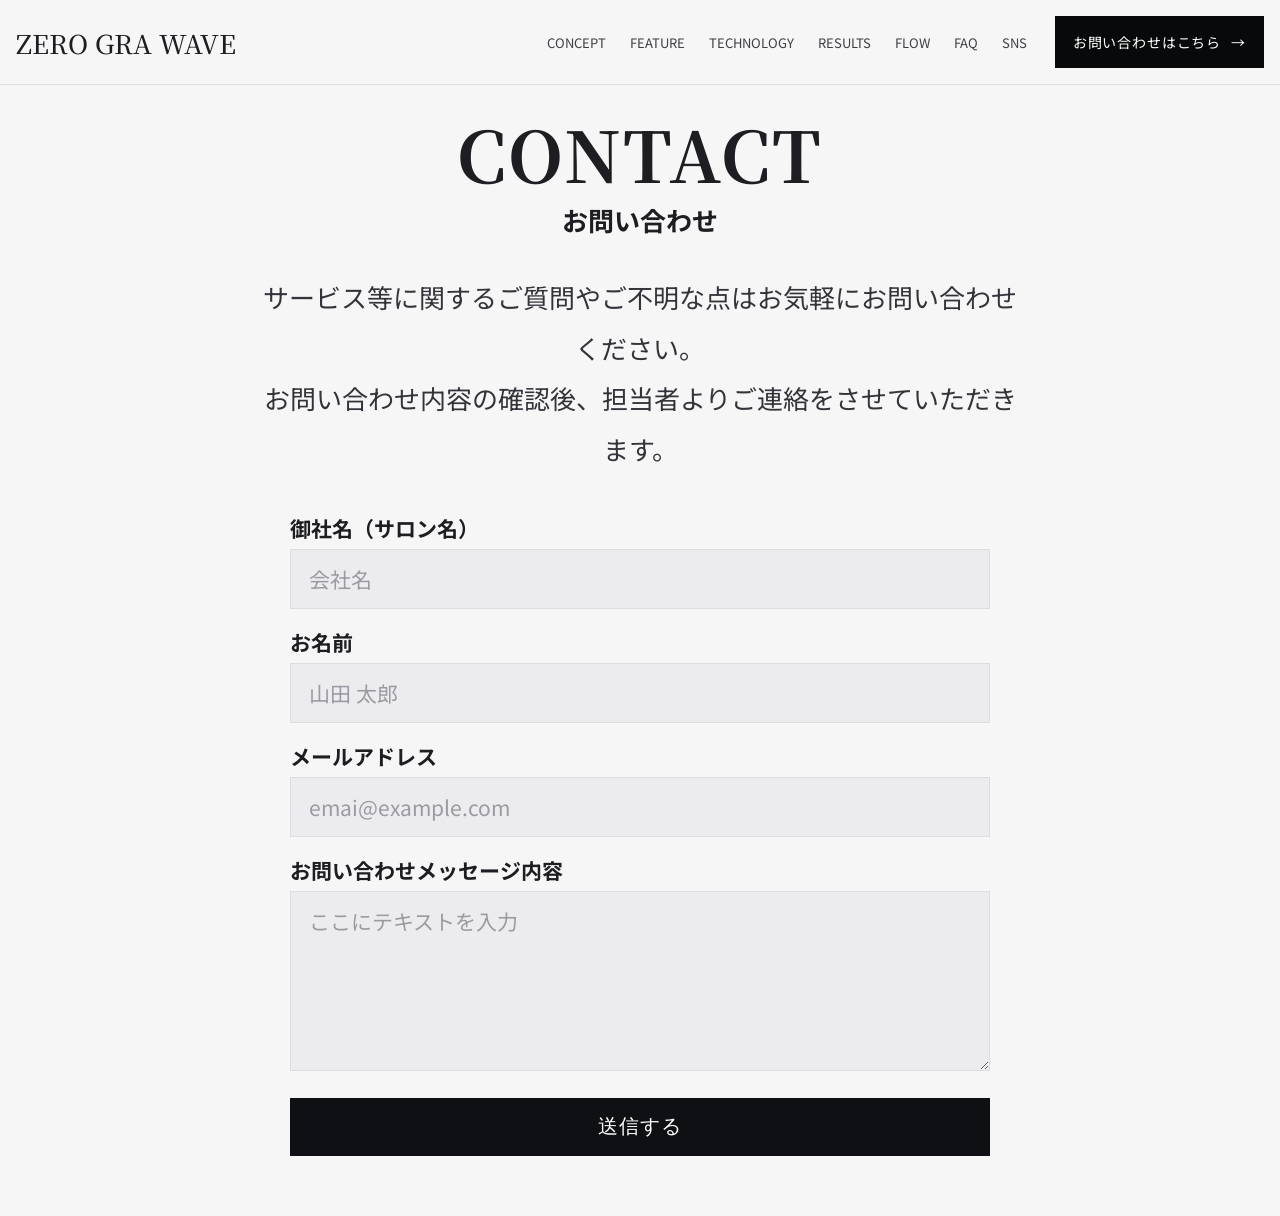
==== zerogra_hp_codex/contact.html @ a9824532 "Add files via upload" ====
<!doctype html>
<html lang="ja">
<head>
  <meta charset="UTF-8" />
  <meta name="viewport" content="width=device-width, initial-scale=1.0" />
  <title>CONTACT | ZERO GRA WAVE</title>
  <link rel="preconnect" href="https://fonts.googleapis.com">
  <link rel="preconnect" href="https://fonts.gstatic.com" crossorigin>
  <link href="https://fonts.googleapis.com/css2?family=Noto+Serif+JP:wght@400;500;700&family=Noto+Sans+JP:wght@400;500;700&display=swap" rel="stylesheet">
  <link rel="stylesheet" href="./contact.css" />
</head>
<body>
  <header class="site-header">
    <div class="container header-inner">
      <a class="logo" href="./index.html">ZERO GRA WAVE</a>
      <nav class="gnav" aria-label="グローバルナビゲーション">
        <a href="./index.html#concept">CONCEPT</a>
        <a href="./index.html#feature">FEATURE</a>
        <a href="./index.html#technology">TECHNOLOGY</a>
        <a href="./index.html#results">RESULTS</a>
        <a href="./index.html#flow">FLOW</a>
        <a href="./index.html#faq">FAQ</a>
        <a href="./index.html#sns">SNS</a>
      </nav>
      <div class="mobile-quick-links" aria-label="モバイルクイックリンク">
        <a href="./index.html#faq">FAQ</a>
        <a href="./index.html#sns">SNS</a>
      </div>
      <a class="btn btn-sm" href="./contact.html">お問い合わせはこちら</a>
      <button class="menu-btn" aria-label="メニューを開く">☰</button>
    </div>
  </header>

  <main class="contact-page">
    <section class="contact-head">
      <h1>CONTACT</h1>
      <p class="subtitle">お問い合わせ</p>
      <p class="lead">
        サービス等に関するご質問やご不明な点はお気軽にお問い合わせください。<br />
        お問い合わせ内容の確認後、担当者よりご連絡をさせていただきます。
      </p>
    </section>

    <section class="contact-form-wrap">
      <form class="contact-form" action="#" method="post">
        <div class="form-group">
          <label for="company">御社名（サロン名）</label>
          <input id="company" name="company" type="text" placeholder="会社名" />
        </div>

        <div class="form-group">
          <label for="name">お名前</label>
          <input id="name" name="name" type="text" placeholder="山田 太郎" />
        </div>

        <div class="form-group">
          <label for="email">メールアドレス</label>
          <input id="email" name="email" type="email" placeholder="emai@example.com" />
        </div>

        <div class="form-group">
          <label for="message">お問い合わせメッセージ内容</label>
          <textarea id="message" name="message" placeholder="ここにテキストを入力"></textarea>
        </div>

        <div class="form-actions">
          <button type="submit">送信する</button>
        </div>
      </form>
    </section>
  </main>
</body>
</html>
---- zerogra_hp_codex/contact.css ----
:root {
  --bg: #f6f6f7;
  --surface: #ececee;
  --text: #1d1d22;
  --muted: #686870;
  --line: #dbdbe0;
  --accent: #0f1013;
}

* {
  box-sizing: border-box;
}

html {
  font-size: 62.5%;
}

body {
  margin: 0;
  background: var(--bg);
  color: var(--text);
  font-family: "Noto Sans JP", sans-serif;
}

.container {
  width: min(100% - 32px, 1320px);
  margin-inline: auto;
}

.site-header {
  position: sticky;
  top: 0;
  z-index: 10;
  background: rgba(246, 246, 247, 0.96);
  backdrop-filter: blur(6px);
  border-bottom: 1px solid var(--line);
}

.header-inner {
  height: 84px;
  display: flex;
  align-items: center;
  gap: 28px;
}

.logo {
  font-family: "Noto Serif JP", serif;
  font-weight: 500;
  font-size: 2.6rem;
  text-decoration: none;
  color: var(--text);
  white-space: nowrap;
}

.gnav {
  margin-left: auto;
  display: flex;
  gap: 24px;
}

.gnav a {
  font-size: 1.3rem;
  color: #3f3f45;
  text-decoration: none;
}

.mobile-quick-links {
  display: none;
}

.btn {
  display: inline-flex;
  align-items: center;
  justify-content: center;
  background: #08090a;
  color: #fff;
  text-decoration: none;
  min-height: 60px;
  padding: 0 30px;
  font-size: 1.6rem;
  letter-spacing: 0.06em;
}

.btn::after {
  content: "→";
  margin-left: 10px;
}

.btn-sm {
  min-height: 52px;
  font-size: 1.4rem;
  padding: 0 18px;
}

.menu-btn {
  display: none;
  background: transparent;
  border: 0;
  font-size: 2.8rem;
  color: #444;
}

.contact-page {
  width: min(100% - 32px, 980px);
  margin: 0 auto;
  padding: 26px 0 60px;
}

.contact-head {
  text-align: center;
}

.contact-head h1 {
  margin: 0;
  font-family: "Noto Serif JP", serif;
  font-size: clamp(5.4rem, 6.2vw, 7rem);
  letter-spacing: 0.03em;
  line-height: 1.2;
}

.subtitle {
  margin: 6px 0 0;
  font-size: 2.6rem;
  font-weight: 700;
}

.lead {
  margin: 34px auto 0;
  width: min(100%, 760px);
  color: #33343a;
  font-size: 2.6rem;
  line-height: 1.95;
}

.contact-form-wrap {
  margin-top: 38px;
}

.contact-form {
  width: min(100%, 700px);
  margin-inline: auto;
}

.form-group {
  margin-bottom: 18px;
}

.form-group label {
  display: block;
  margin-bottom: 6px;
  font-size: 2.1rem;
  font-weight: 700;
}

.form-group input,
.form-group textarea {
  width: 100%;
  border: 1px solid var(--line);
  background: var(--surface);
  padding: 14px 18px;
  font-size: 2.1rem;
  font-family: inherit;
  color: var(--text);
  outline: none;
}

.form-group input::placeholder,
.form-group textarea::placeholder {
  color: #9a9aa3;
}

.form-group input:focus,
.form-group textarea:focus {
  border-color: #9ea0a9;
  background: #f1f1f3;
}

.form-group textarea {
  min-height: 180px;
  resize: vertical;
}

.form-actions {
  margin-top: 24px;
}

.form-actions button {
  width: 100%;
  min-height: 58px;
  border: 0;
  background: var(--accent);
  color: #fff;
  font-size: 2rem;
  letter-spacing: 0.04em;
  cursor: pointer;
}

@media (max-width: 980px) {
  .header-inner {
    height: 70px;
    gap: 12px;
  }

  .logo {
    font-size: 2.4rem;
  }

  .gnav,
  .btn-sm {
    display: none;
  }

  .mobile-quick-links {
    display: flex;
    gap: 12px;
    margin-left: auto;
  }

  .mobile-quick-links a {
    font-size: 1.3rem;
    text-decoration: none;
    color: #3f3f45;
  }

  .menu-btn {
    display: block;
    margin-left: 4px;
  }

  .contact-page {
    width: min(100% - 20px, 980px);
    padding-top: 18px;
  }

  .contact-head h1 {
    font-size: 4.4rem;
  }

  .subtitle {
    font-size: 2rem;
  }

  .lead {
    font-size: 1.7rem;
    line-height: 1.85;
    margin-top: 20px;
  }

  .form-group label {
    font-size: 1.6rem;
  }

  .form-group input,
  .form-group textarea {
    font-size: 1.6rem;
    padding: 12px 14px;
  }

  .form-group textarea {
    min-height: 140px;
  }
}
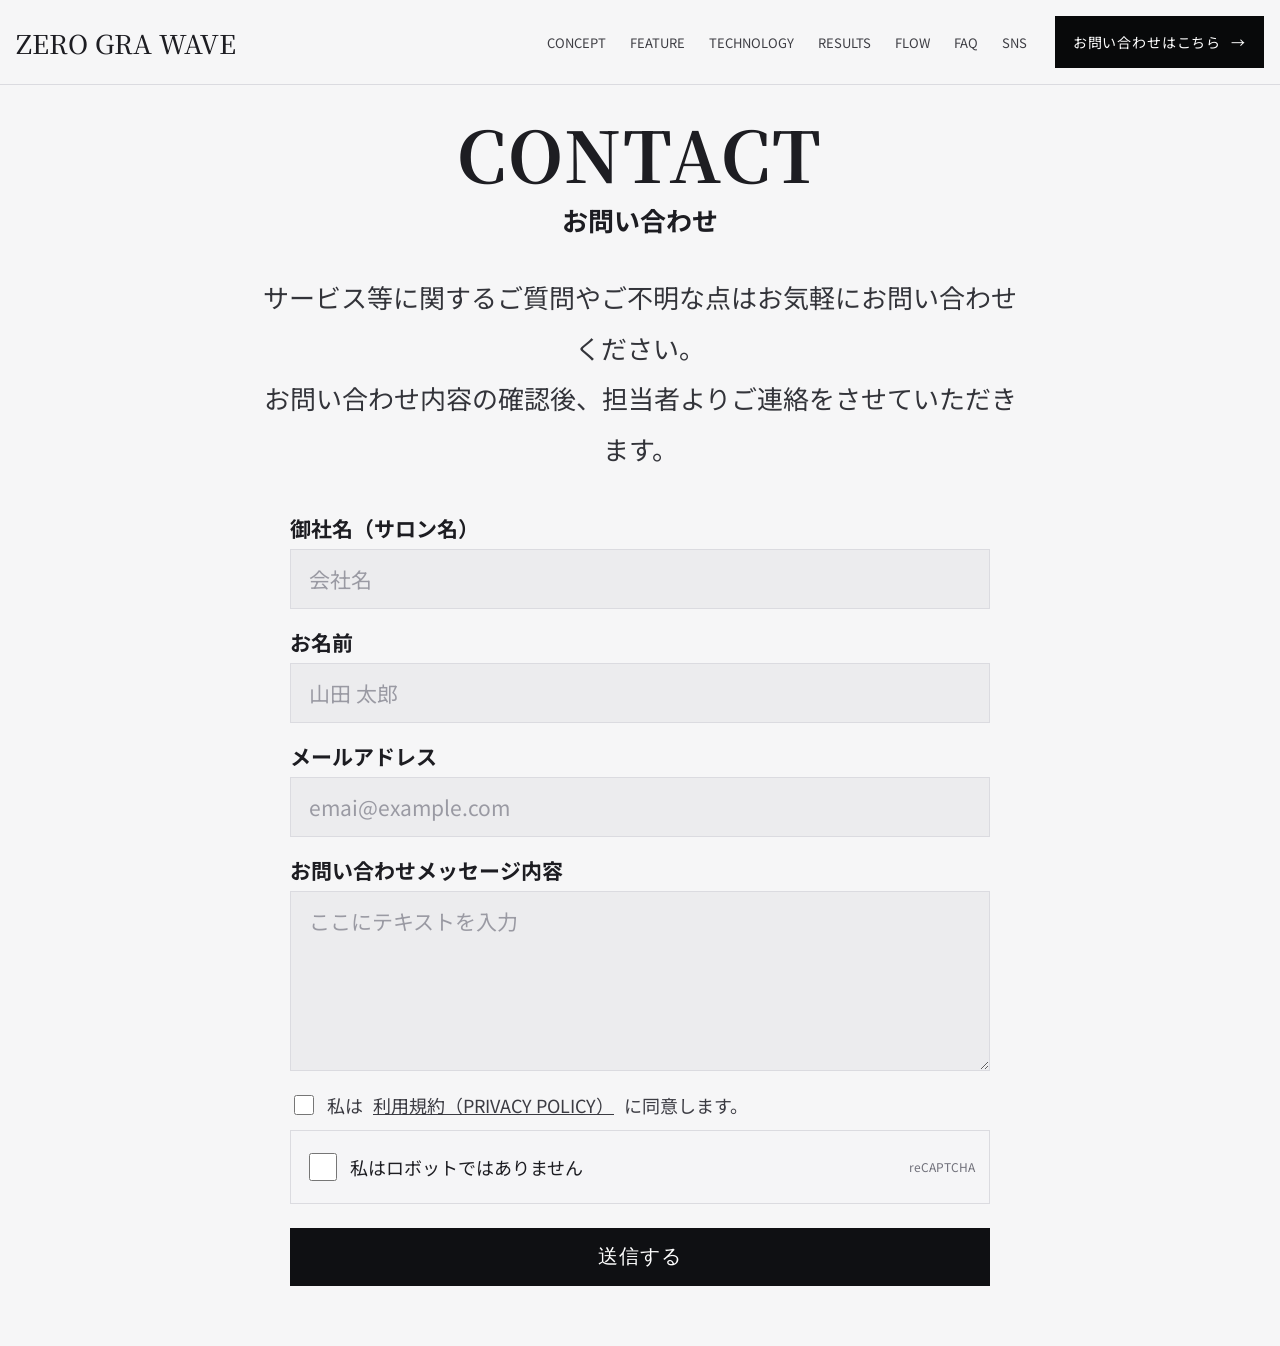
==== commit 2d3ddcdb: "Add files via upload" ====
--- a/zerogra_hp_codex/contact.html
+++ b/zerogra_hp_codex/contact.html
@@ -1,4 +1,4 @@
-<!doctype html>
+﻿<!doctype html>
 <html lang="ja">
 <head>
   <meta charset="UTF-8" />
@@ -42,7 +42,7 @@
     </section>
 
     <section class="contact-form-wrap">
-      <form class="contact-form" action="#" method="post">
+      <form class="contact-form" action="mailto:info@zerograwave.com" method="post" enctype="text/plain">
         <div class="form-group">
           <label for="company">御社名（サロン名）</label>
           <input id="company" name="company" type="text" placeholder="会社名" />
@@ -63,6 +63,23 @@
           <textarea id="message" name="message" placeholder="ここにテキストを入力"></textarea>
         </div>
 
+        <div class="form-consent">
+          <div class="check-row">
+            <input id="agree-policy" name="agree_policy" type="checkbox" required />
+            <label for="agree-policy">私は</label>
+            <a class="policy-link" href="./privacy.html">利用規約（PRIVACY POLICY）</a>
+            <span>に同意します。</span>
+          </div>
+        </div>
+
+        <div class="robot-box">
+          <label class="robot-check" for="not-robot">
+            <input id="not-robot" name="not_robot" type="checkbox" required />
+            <span>私はロボットではありません</span>
+          </label>
+          <span class="robot-brand">reCAPTCHA</span>
+        </div>
+
         <div class="form-actions">
           <button type="submit">送信する</button>
         </div>
@@ -70,4 +87,4 @@
     </section>
   </main>
 </body>
-</html>
+</html>
--- a/zerogra_hp_codex/contact.css
+++ b/zerogra_hp_codex/contact.css
@@ -184,6 +184,61 @@
   margin-top: 24px;
 }
 
+.form-consent {
+  margin-top: 8px;
+}
+
+.check-row {
+  display: flex;
+  align-items: center;
+  flex-wrap: wrap;
+  gap: 10px;
+  font-size: 1.8rem;
+  color: #3c3c43;
+}
+
+.check-row input {
+  width: 20px;
+  height: 20px;
+}
+
+.check-row a {
+  color: #3c3c43;
+}
+
+.policy-link {
+  text-decoration: underline;
+}
+
+.robot-box {
+  margin-top: 12px;
+  border: 1px solid var(--line);
+  background: #f5f5f7;
+  min-height: 74px;
+  padding: 10px 14px;
+  display: flex;
+  align-items: center;
+  justify-content: space-between;
+  gap: 12px;
+}
+
+.robot-check {
+  display: flex;
+  align-items: center;
+  gap: 10px;
+  font-size: 1.8rem;
+}
+
+.robot-check input {
+  width: 28px;
+  height: 28px;
+}
+
+.robot-brand {
+  font-size: 1.2rem;
+  color: #70707a;
+}
+
 .form-actions button {
   width: 100%;
   min-height: 58px;
@@ -223,8 +278,7 @@
   }
 
   .menu-btn {
-    display: block;
-    margin-left: 4px;
+    display: none;
   }
 
   .contact-page {
@@ -259,4 +313,14 @@
   .form-group textarea {
     min-height: 140px;
   }
-}
+
+  .check-row,
+  .robot-check {
+    font-size: 1.5rem;
+  }
+
+  .robot-check input {
+    width: 24px;
+    height: 24px;
+  }
+}
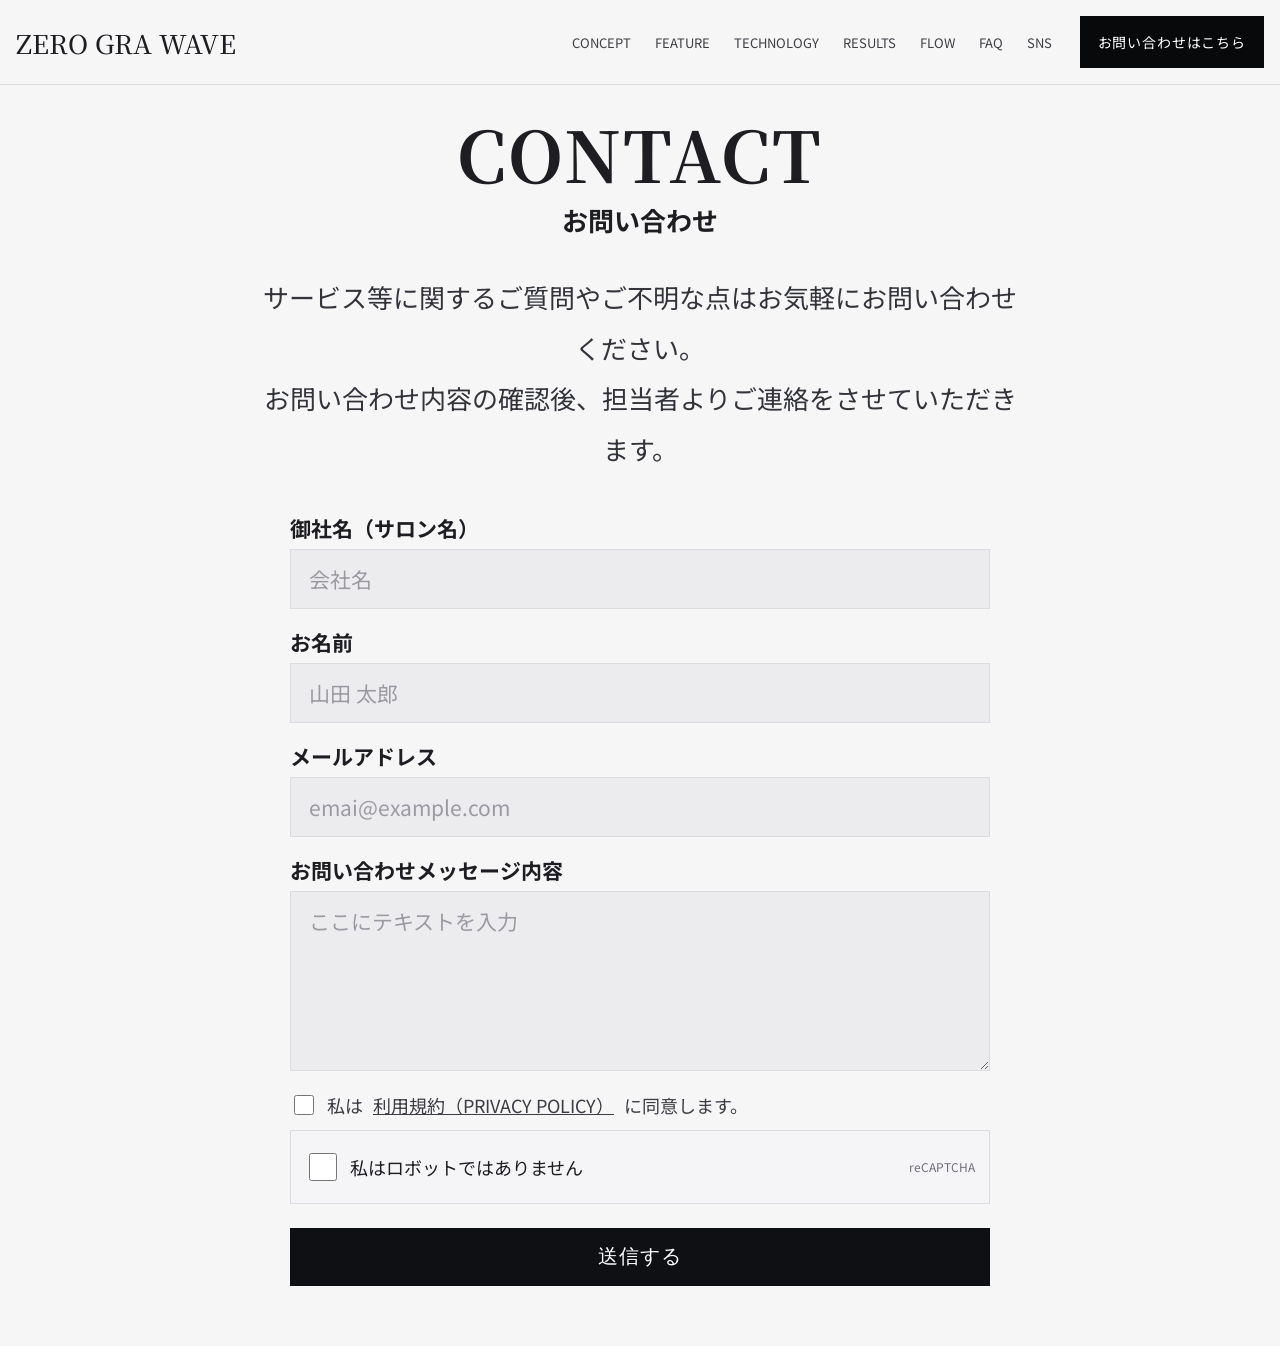
==== commit 78391475: "Add files via upload" ====
--- a/zerogra_hp_codex/contact.html
+++ b/zerogra_hp_codex/contact.html
@@ -22,7 +22,7 @@
         <a href="./index.html#faq">FAQ</a>
         <a href="./index.html#sns">SNS</a>
       </nav>
-      <div class="mobile-quick-links" aria-label="モバイルクイックリンク">
+      <div class="mobile-quick-links" aria-label="モバイルクイックリンク" style="display:none;">
         <a href="./index.html#faq">FAQ</a>
         <a href="./index.html#sns">SNS</a>
       </div>
@@ -88,3 +88,4 @@
   </main>
 </body>
 </html>
+
--- a/zerogra_hp_codex/contact.css
+++ b/zerogra_hp_codex/contact.css
@@ -1,4 +1,4 @@
-:root {
+﻿:root {
   --bg: #f6f6f7;
   --surface: #ececee;
   --text: #1d1d22;
@@ -82,7 +82,7 @@
 }
 
 .btn::after {
-  content: "→";
+  content: "竊・;
   margin-left: 10px;
 }
 
@@ -265,8 +265,8 @@
     display: none;
   }
 
-  .mobile-quick-links {
-    display: flex;
+  .mobile-quick-links {
+    display: flex !important;
     gap: 12px;
     margin-left: auto;
   }
@@ -324,3 +324,6 @@
     height: 24px;
   }
 }
+
+
+
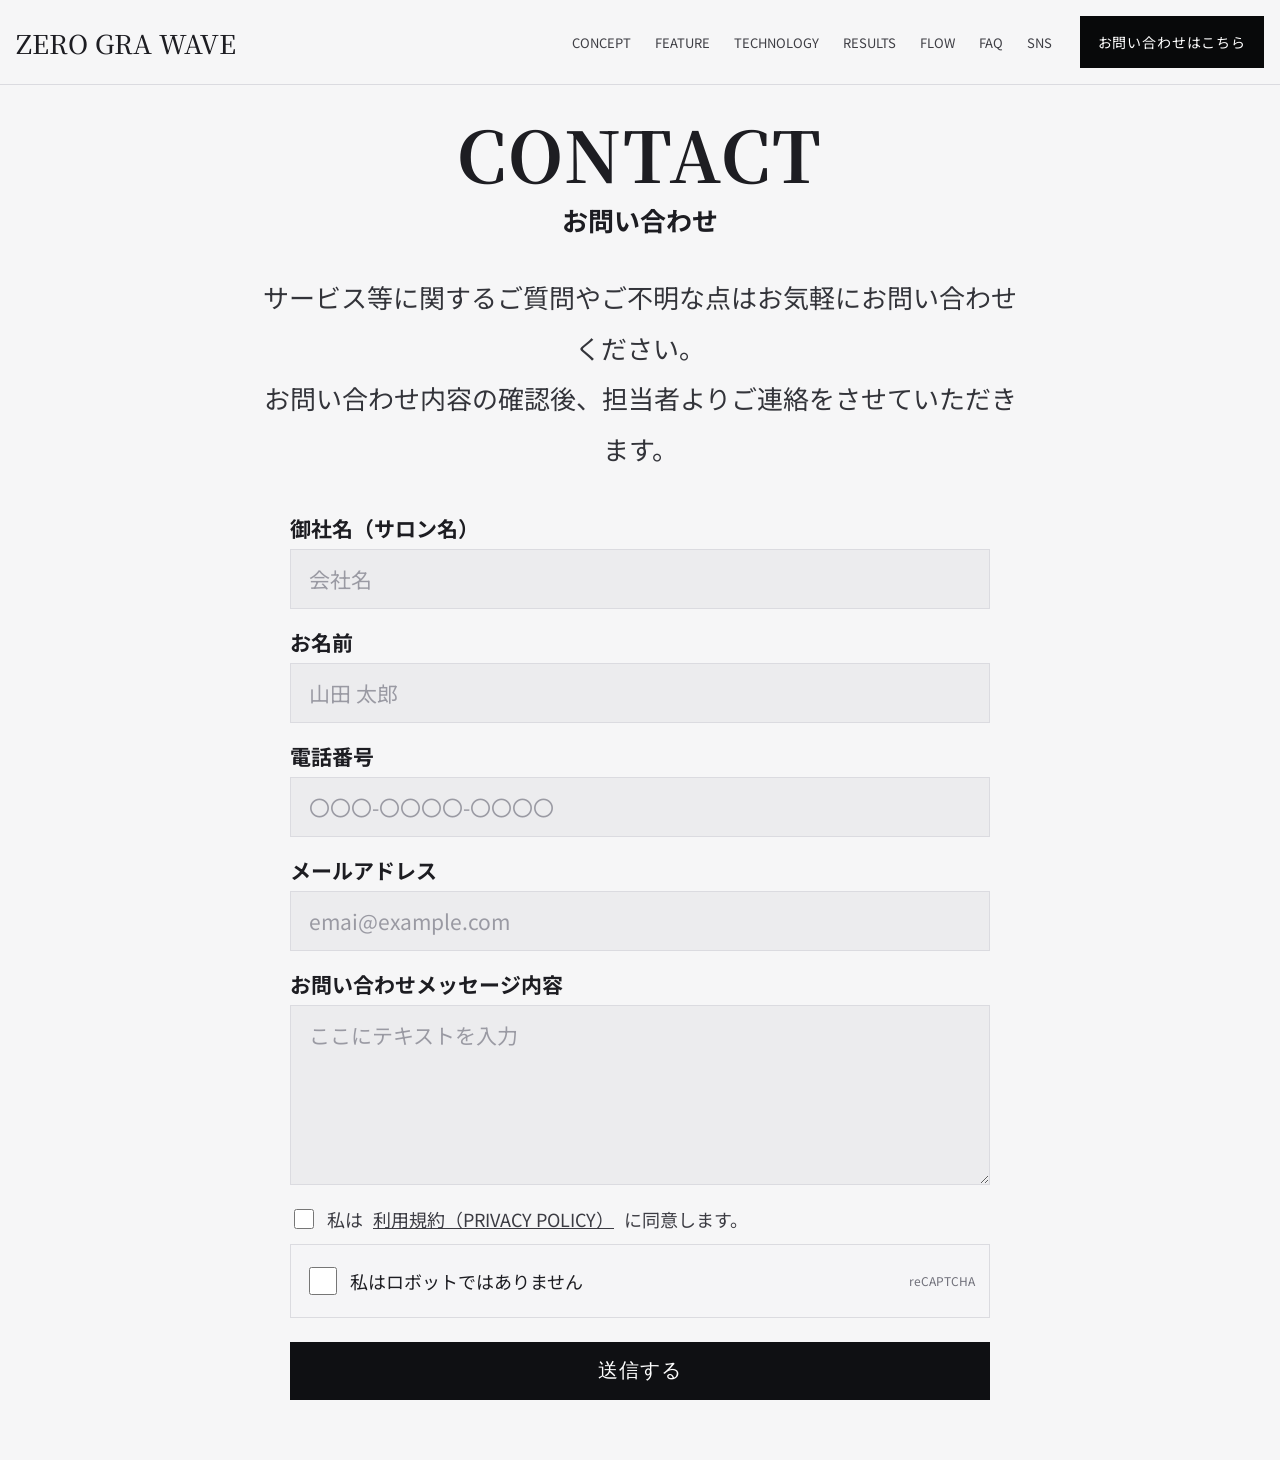
==== commit 15526bad: "Add files via upload" ====
--- a/zerogra_hp_codex/contact.html
+++ b/zerogra_hp_codex/contact.html
@@ -54,6 +54,11 @@
         </div>
 
         <div class="form-group">
+          <label for="tel">電話番号</label>
+          <input id="tel" name="tel" type="tel" placeholder="〇〇〇-〇〇〇〇-〇〇〇〇" />
+        </div>
+
+        <div class="form-group">
           <label for="email">メールアドレス</label>
           <input id="email" name="email" type="email" placeholder="emai@example.com" />
         </div>
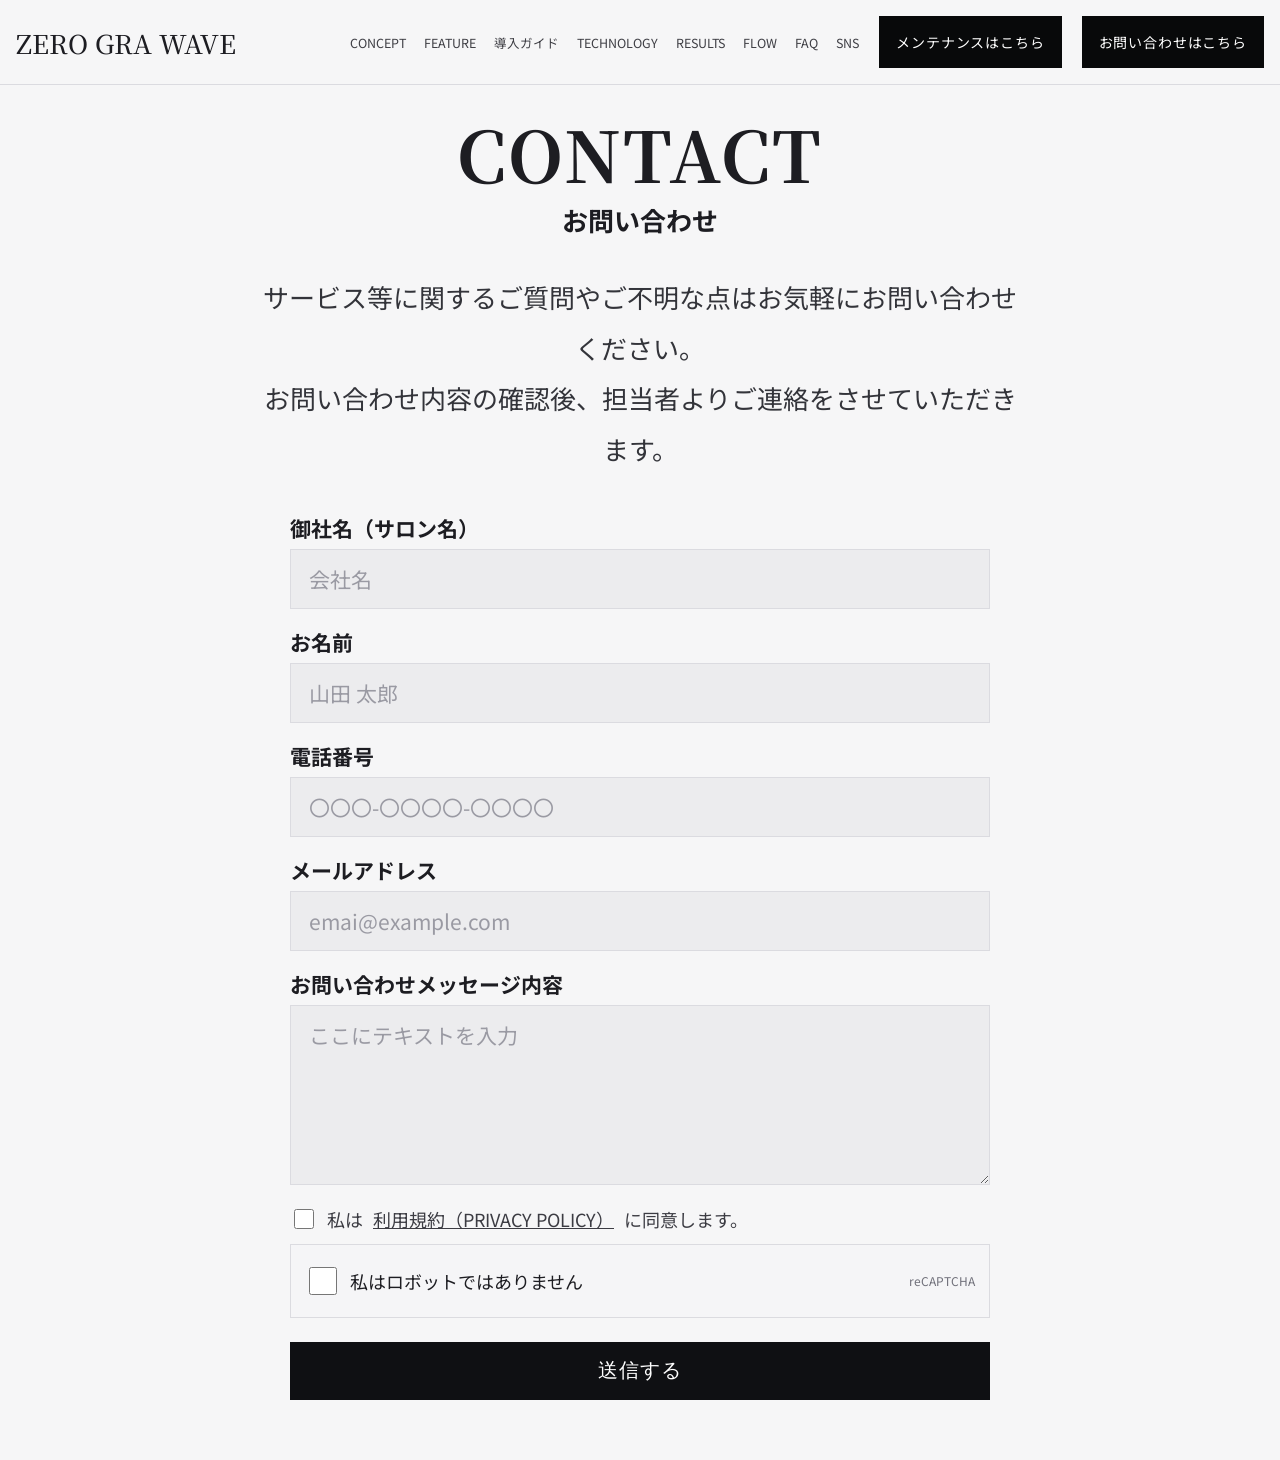
==== commit 33aeaade: "Add online guide page" ====
--- a/zerogra_hp_codex/contact.html
+++ b/zerogra_hp_codex/contact.html
@@ -15,19 +15,30 @@
       <a class="logo" href="./index.html">ZERO GRA WAVE</a>
       <nav class="gnav" aria-label="グローバルナビゲーション">
         <a href="./index.html#concept">CONCEPT</a>
-        <a href="./index.html#feature">FEATURE</a>
+        <a href="./index.html#feature">FEATURE</a>
+        <a href="./online-guide.html">導入ガイド</a>
         <a href="./index.html#technology">TECHNOLOGY</a>
         <a href="./index.html#results">RESULTS</a>
         <a href="./index.html#flow">FLOW</a>
         <a href="./index.html#faq">FAQ</a>
         <a href="./index.html#sns">SNS</a>
       </nav>
-      <div class="mobile-quick-links" aria-label="モバイルクイックリンク" style="display:none;">
+      <div class="mobile-quick-links" aria-label="モバイルクイックリンク" style="display:none;"></div>
+      <a class="btn btn-sm btn-outline" href="./maintenance.html">メンテナンスはこちら</a>
+      <a class="btn btn-sm" href="./contact.html">お問い合わせはこちら</a>
+      <button class="menu-btn" id="menu-btn" aria-label="メニューを開く" aria-expanded="false">☰</button>
+      <nav class="mobile-drawer" id="mobile-drawer" aria-label="モバイルメニュー">
+        <a href="./index.html#concept">CONCEPT</a>
+        <a href="./index.html#feature">FEATURE</a>
+        <a href="./online-guide.html">導入ガイド</a>
+        <a href="./index.html#technology">TECHNOLOGY</a>
+        <a href="./index.html#results">RESULTS</a>
+        <a href="./index.html#flow">FLOW</a>
         <a href="./index.html#faq">FAQ</a>
         <a href="./index.html#sns">SNS</a>
-      </div>
-      <a class="btn btn-sm" href="./contact.html">お問い合わせはこちら</a>
-      <button class="menu-btn" aria-label="メニューを開く">☰</button>
+        <a href="./maintenance.html">メンテナンスはこちら</a>
+        <a class="mobile-drawer-contact" href="./contact.html">お問い合わせはこちら</a>
+      </nav>
     </div>
   </header>
 
@@ -42,7 +53,10 @@
     </section>
 
     <section class="contact-form-wrap">
-      <form class="contact-form" action="mailto:info@zerograwave.com" method="post" enctype="text/plain">
+      <form class="contact-form" action="https://formsubmit.co/info@zerograwave.com" method="POST">
+        <input type="hidden" name="_subject" value="ZERO GRA WAVE お問い合わせ" />
+        <input type="hidden" name="_template" value="table" />
+        <input type="hidden" name="_next" value="./thanks.html" />
         <div class="form-group">
           <label for="company">御社名（サロン名）</label>
           <input id="company" name="company" type="text" placeholder="会社名" />
@@ -70,7 +84,7 @@
 
         <div class="form-consent">
           <div class="check-row">
-            <input id="agree-policy" name="agree_policy" type="checkbox" required />
+            <input id="agree-policy" name="agree_policy" type="checkbox" value="同意する" required />
             <label for="agree-policy">私は</label>
             <a class="policy-link" href="./privacy.html">利用規約（PRIVACY POLICY）</a>
             <span>に同意します。</span>
@@ -79,7 +93,7 @@
 
         <div class="robot-box">
           <label class="robot-check" for="not-robot">
-            <input id="not-robot" name="not_robot" type="checkbox" required />
+            <input id="not-robot" name="not_robot" type="checkbox" value="確認済み" required />
             <span>私はロボットではありません</span>
           </label>
           <span class="robot-brand">reCAPTCHA</span>
@@ -91,6 +105,25 @@
       </form>
     </section>
   </main>
+  <script>
+    const btn = document.getElementById('menu-btn');
+    const drawer = document.getElementById('mobile-drawer');
+    btn.addEventListener('click', () => {
+      const open = document.body.classList.toggle('menu-open');
+      btn.setAttribute('aria-expanded', open);
+      btn.textContent = open ? '✕' : '☰';
+    });
+    drawer.querySelectorAll('a').forEach(a => {
+      a.addEventListener('click', () => {
+        document.body.classList.remove('menu-open');
+        btn.setAttribute('aria-expanded', 'false');
+        btn.textContent = '☰';
+      });
+    });
+  </script>
 </body>
-</html>
+</html>
+
+
+
 
--- a/zerogra_hp_codex/contact.css
+++ b/zerogra_hp_codex/contact.css
@@ -40,7 +40,7 @@
   height: 84px;
   display: flex;
   align-items: center;
-  gap: 28px;
+  gap: 20px;
 }
 
 .logo {
@@ -55,11 +55,11 @@
 .gnav {
   margin-left: auto;
   display: flex;
-  gap: 24px;
+  gap: 18px;
 }
 
 .gnav a {
-  font-size: 1.3rem;
+  font-size: 1.25rem;
   color: #3f3f45;
   text-decoration: none;
 }
@@ -79,17 +79,37 @@
   padding: 0 30px;
   font-size: 1.6rem;
   letter-spacing: 0.06em;
+  border: 1.5px solid #08090a;
+  transition: background 0.2s, color 0.2s;
+}
+
+.btn:hover {
+  background: transparent;
+  color: #08090a;
 }
 
 .btn::after {
-  content: "竊・;
-  margin-left: 10px;
+  content: none;
 }
 
 .btn-sm {
   min-height: 52px;
   font-size: 1.4rem;
-  padding: 0 18px;
+  padding: 0 16px;
+}
+
+.btn-outline {
+  background: #08090a;
+  color: #fff;
+  border: 1.5px solid #08090a;
+}
+
+.btn-outline::after {
+  content: none;
+}
+
+.mobile-drawer {
+  display: none;
 }
 
 .menu-btn {
@@ -265,20 +285,56 @@
     display: none;
   }
 
-  .mobile-quick-links {
-    display: flex !important;
-    gap: 12px;
+  .mobile-quick-links {
+    display: none !important;
+  }
+
+  .menu-btn {
+    display: block;
     margin-left: auto;
   }
 
-  .mobile-quick-links a {
-    font-size: 1.3rem;
+  .mobile-drawer {
+    position: fixed;
+    top: 70px;
+    right: 10px;
+    left: 10px;
+    display: none;
+    flex-direction: column;
+    gap: 2px;
+    padding: 10px;
+    background: rgba(248, 248, 250, 0.98);
+    border: 1px solid #dbdbe0;
+    z-index: 25;
+  }
+
+  body.menu-open .mobile-drawer {
+    display: flex;
+  }
+
+  body.menu-open {
+    overflow: hidden;
+  }
+
+  .mobile-drawer a {
+    display: block;
     text-decoration: none;
-    color: #3f3f45;
-  }
-
-  .menu-btn {
-    display: none;
+    color: #2e2e34;
+    padding: 10px 8px;
+    font-size: 1.5rem;
+    border-bottom: 1px solid #e3e3e7;
+  }
+
+  .mobile-drawer a:last-child {
+    border-bottom: 0;
+  }
+
+  .mobile-drawer .mobile-drawer-contact {
+    margin-top: 6px;
+    background: #08090a;
+    color: #fff;
+    text-align: center;
+    border-bottom: 0;
   }
 
   .contact-page {
@@ -324,6 +380,7 @@
     height: 24px;
   }
 }
+
+
+
 
-
-
